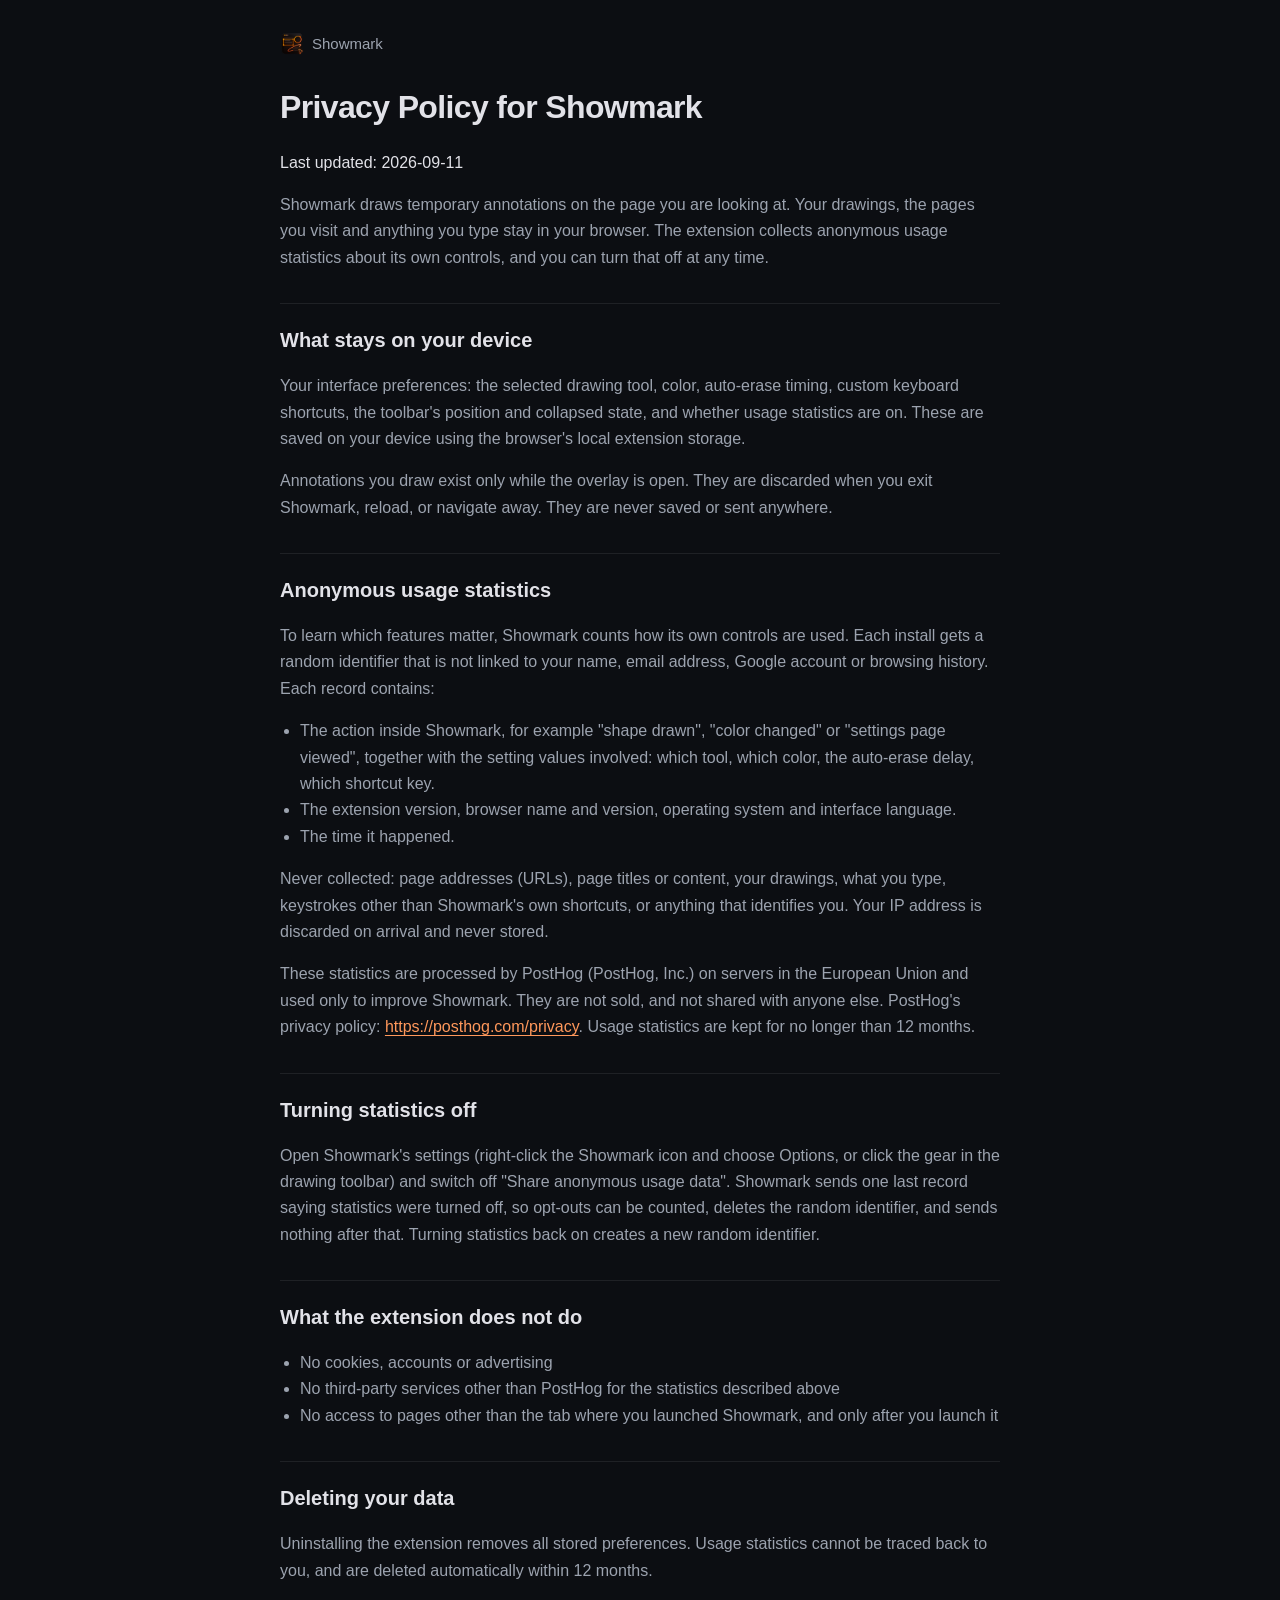
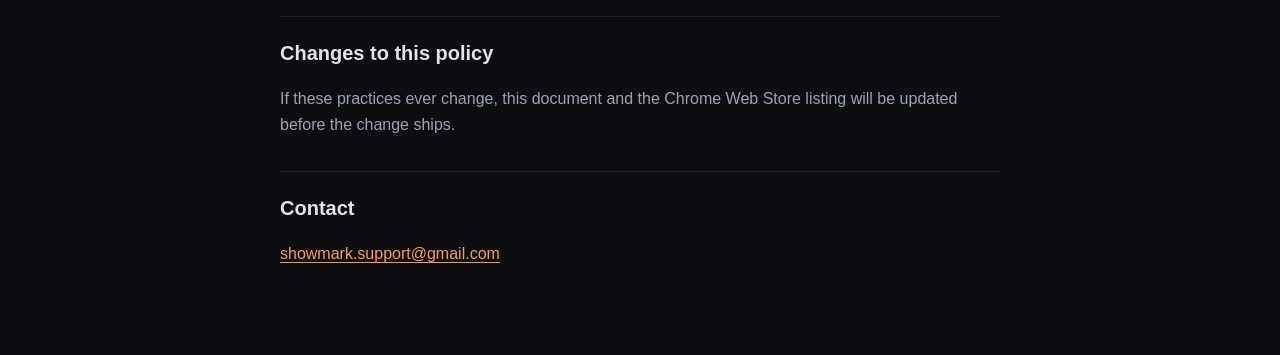
==== docs/privacy.html @ c2b87593 "Landing page on GitHub Pages (docs/) FAQ-first copy, SoftwareApplication + FAQPage JSON-LD, Open Gra" ====
<!doctype html>
<html lang="en">
<head>
  <meta charset="utf-8">
  <meta name="viewport" content="width=device-width, initial-scale=1">
  <title>Privacy Policy – Showmark</title>
  <meta name="description" content="What the Showmark Chrome extension stores on your device, which anonymous usage statistics it collects, and how to turn them off.">
  <link rel="canonical" href="https://csbertran.github.io/showmark/privacy.html">
  <link rel="icon" href="icon.png">
  <meta name="theme-color" content="#0c0e12">
  <style>
    :root { color-scheme: dark; --canvas:#0c0e12; --fg:#e2e2e8; --muted:#9ca3af; --primary:#ff985b; --divider:rgba(255,255,255,.08); }
    body { margin:0; background:var(--canvas); color:var(--fg); font:400 1rem/1.65 -apple-system,BlinkMacSystemFont,"Segoe UI",Roboto,sans-serif; }
    main { max-width:720px; margin:0 auto; padding:32px 20px 72px; }
    a { color:var(--primary); text-underline-offset:3px; }
    .back { display:inline-flex; align-items:center; gap:8px; color:var(--muted); text-decoration:none; font-size:.9375rem; margin-bottom:24px; }
    .back img { width:24px; height:24px; border-radius:6px; }
    h1 { font-size:2rem; letter-spacing:-.02em; margin:0 0 8px; }
    h2 { font-size:1.25rem; margin:32px 0 8px; padding-top:20px; border-top:1px solid var(--divider); }
    p, li { color:var(--muted); } p:first-of-type { color:var(--fg); }
    ul { padding-left:20px; }
  </style>
</head>
<body>
<main>
  <a class="back" href="./"><img src="icon.png" alt="">Showmark</a>
<h1>Privacy Policy for Showmark</h1>
<p>Last updated: 2026-09-11</p>
<p>Showmark draws temporary annotations on the page you are looking at. Your drawings, the pages you visit and anything you type stay in your browser. The extension collects anonymous usage statistics about its own controls, and you can turn that off at any time.</p>
<h2>What stays on your device</h2>
<p>Your interface preferences: the selected drawing tool, color, auto-erase timing, custom keyboard shortcuts, the toolbar&#x27;s position and collapsed state, and whether usage statistics are on. These are saved on your device using the browser&#x27;s local extension storage.</p>
<p>Annotations you draw exist only while the overlay is open. They are discarded when you exit Showmark, reload, or navigate away. They are never saved or sent anywhere.</p>
<h2>Anonymous usage statistics</h2>
<p>To learn which features matter, Showmark counts how its own controls are used. Each install gets a random identifier that is not linked to your name, email address, Google account or browsing history. Each record contains:</p>
<ul>
<li>The action inside Showmark, for example &quot;shape drawn&quot;, &quot;color changed&quot; or &quot;settings page viewed&quot;, together with the setting values involved: which tool, which color, the auto-erase delay, which shortcut key.</li>
<li>The extension version, browser name and version, operating system and interface language.</li>
<li>The time it happened.</li>
</ul>
<p>Never collected: page addresses (URLs), page titles or content, your drawings, what you type, keystrokes other than Showmark&#x27;s own shortcuts, or anything that identifies you. Your IP address is discarded on arrival and never stored.</p>
<p>These statistics are processed by PostHog (PostHog, Inc.) on servers in the European Union and used only to improve Showmark. They are not sold, and not shared with anyone else. PostHog&#x27;s privacy policy: <a href="https://posthog.com/privacy">https://posthog.com/privacy</a>. Usage statistics are kept for no longer than 12 months.</p>
<h2>Turning statistics off</h2>
<p>Open Showmark&#x27;s settings (right-click the Showmark icon and choose Options, or click the gear in the drawing toolbar) and switch off &quot;Share anonymous usage data&quot;. Showmark sends one last record saying statistics were turned off, so opt-outs can be counted, deletes the random identifier, and sends nothing after that. Turning statistics back on creates a new random identifier.</p>
<h2>What the extension does not do</h2>
<ul>
<li>No cookies, accounts or advertising</li>
<li>No third-party services other than PostHog for the statistics described above</li>
<li>No access to pages other than the tab where you launched Showmark, and only after you launch it</li>
</ul>
<h2>Deleting your data</h2>
<p>Uninstalling the extension removes all stored preferences. Usage statistics cannot be traced back to you, and are deleted automatically within 12 months.</p>
<h2>Changes to this policy</h2>
<p>If these practices ever change, this document and the Chrome Web Store listing will be updated before the change ships.</p>
<h2>Contact</h2>
<p><a href="mailto:showmark.support@gmail.com">showmark.support@gmail.com</a></p>
</main>
</body>
</html>
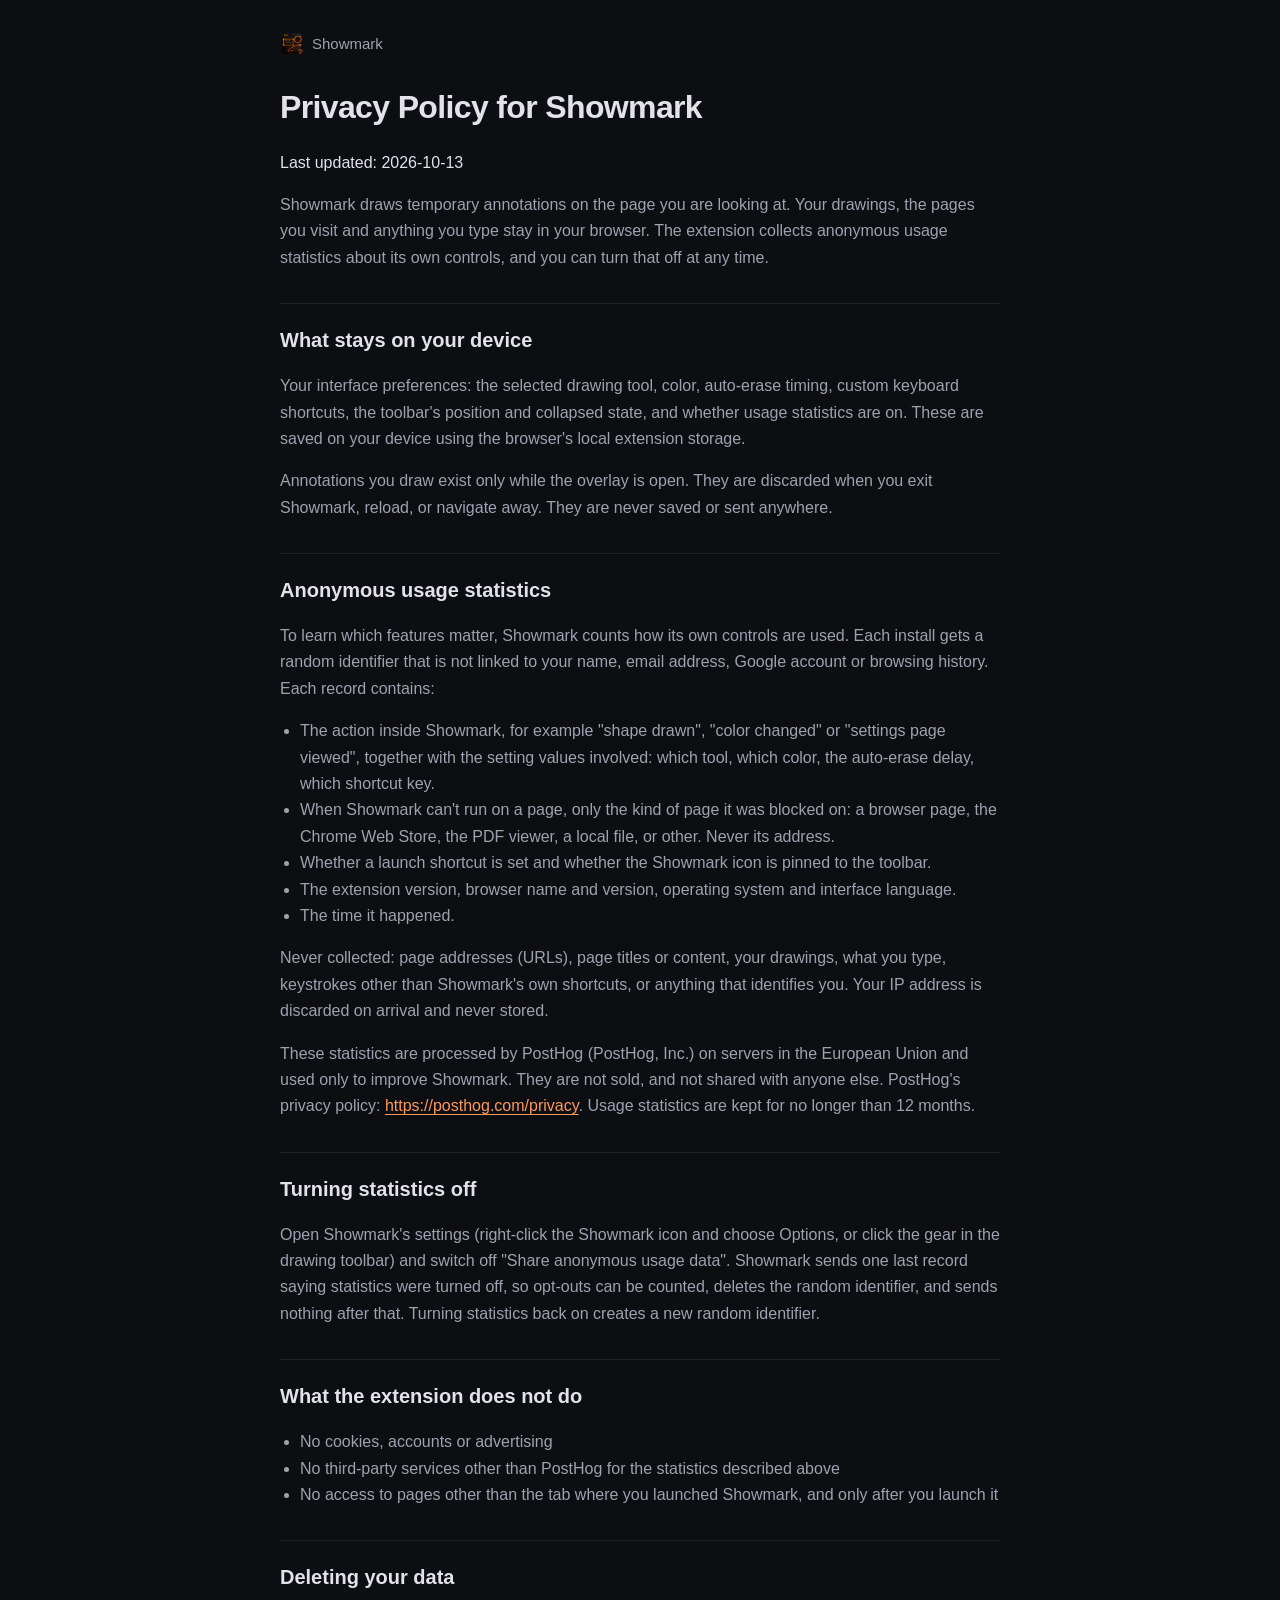
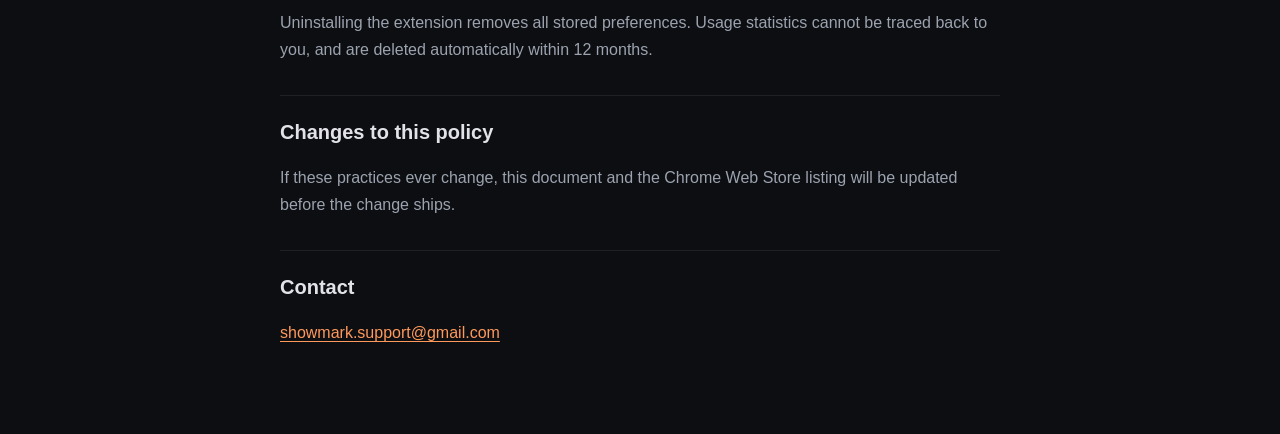
==== commit 437cdbda: "1.2.0: explain restricted pages, offer pinning when the shortcut is missing - Restricted pages (brow" ====
--- a/docs/privacy.html
+++ b/docs/privacy.html
@@ -5,7 +5,7 @@
   <meta name="viewport" content="width=device-width, initial-scale=1">
   <title>Privacy Policy – Showmark</title>
   <meta name="description" content="What the Showmark Chrome extension stores on your device, which anonymous usage statistics it collects, and how to turn them off.">
-  <link rel="canonical" href="https://csbertran.github.io/showmark/privacy.html">
+  <link rel="canonical" href="https://showmark.pages.dev/privacy">
   <link rel="icon" href="icon.png">
   <meta name="theme-color" content="#0c0e12">
   <style>
@@ -25,7 +25,7 @@
 <main>
   <a class="back" href="./"><img src="icon.png" alt="">Showmark</a>
 <h1>Privacy Policy for Showmark</h1>
-<p>Last updated: 2026-09-11</p>
+<p>Last updated: 2026-10-13</p>
 <p>Showmark draws temporary annotations on the page you are looking at. Your drawings, the pages you visit and anything you type stay in your browser. The extension collects anonymous usage statistics about its own controls, and you can turn that off at any time.</p>
 <h2>What stays on your device</h2>
 <p>Your interface preferences: the selected drawing tool, color, auto-erase timing, custom keyboard shortcuts, the toolbar&#x27;s position and collapsed state, and whether usage statistics are on. These are saved on your device using the browser&#x27;s local extension storage.</p>
@@ -34,6 +34,8 @@
 <p>To learn which features matter, Showmark counts how its own controls are used. Each install gets a random identifier that is not linked to your name, email address, Google account or browsing history. Each record contains:</p>
 <ul>
 <li>The action inside Showmark, for example &quot;shape drawn&quot;, &quot;color changed&quot; or &quot;settings page viewed&quot;, together with the setting values involved: which tool, which color, the auto-erase delay, which shortcut key.</li>
+<li>When Showmark can&#x27;t run on a page, only the kind of page it was blocked on: a browser page, the Chrome Web Store, the PDF viewer, a local file, or other. Never its address.</li>
+<li>Whether a launch shortcut is set and whether the Showmark icon is pinned to the toolbar.</li>
 <li>The extension version, browser name and version, operating system and interface language.</li>
 <li>The time it happened.</li>
 </ul>
